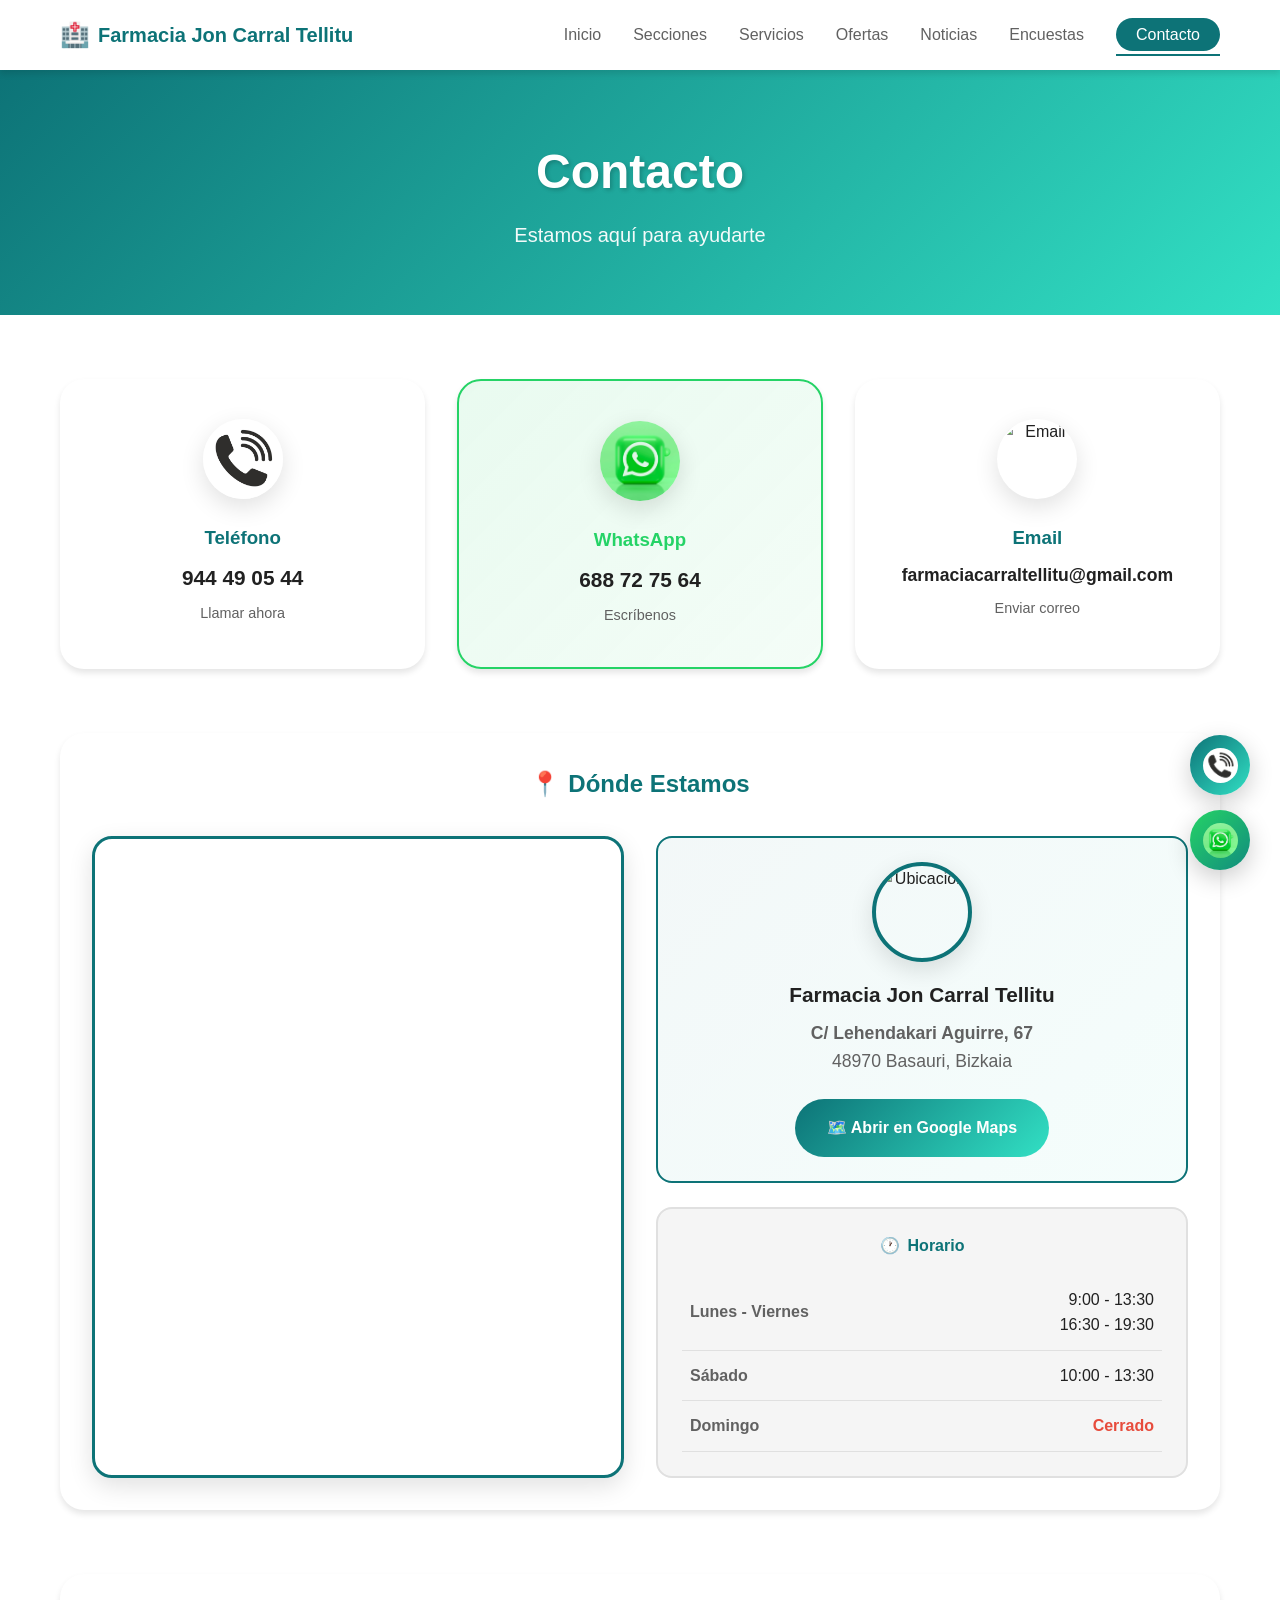
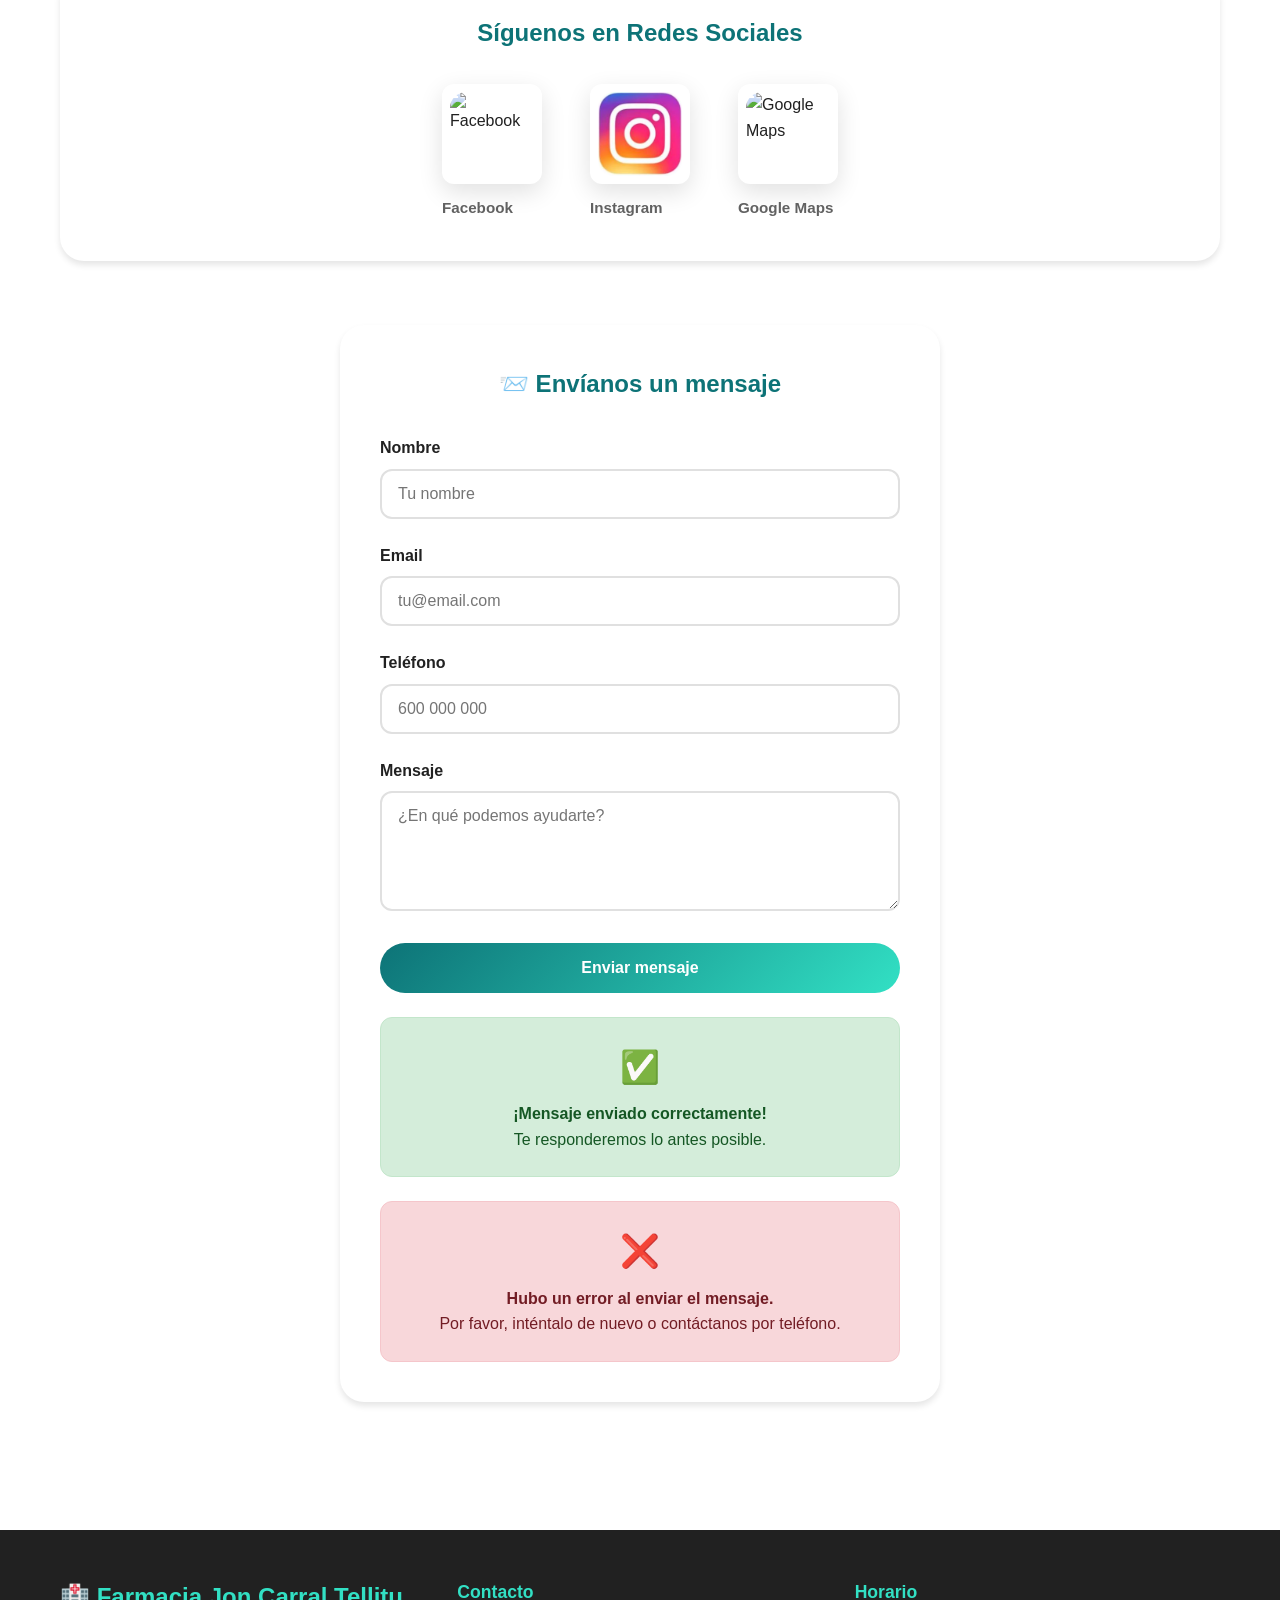
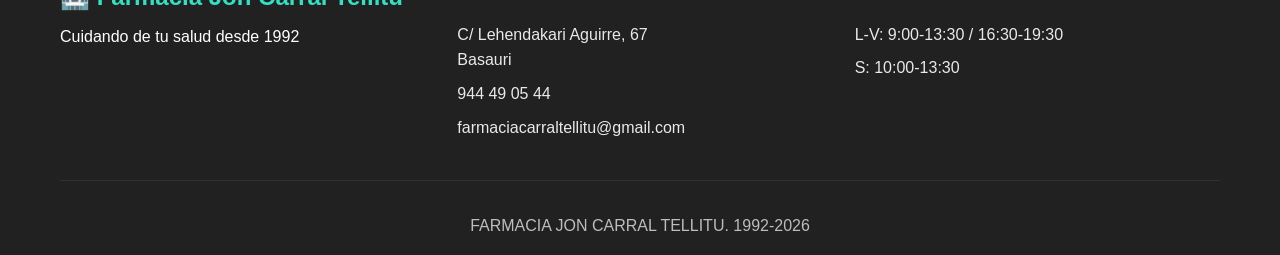
==== Contacto.html @ be155a73 "Add files via upload" ====
<!DOCTYPE html>
<html lang="es">
<head>
    <meta charset="UTF-8">
    <meta http-equiv="X-UA-Compatible" content="IE=edge">
    <meta name="viewport" content="width=device-width, initial-scale=1.0">
    <title>Contacto | Farmacia Jon Carral Tellitu</title>
    <link rel="stylesheet" href="styles.css">
</head>
<body>
    <nav class="navbar">
        <div class="container navbar-container">
            <a href="index.html" class="navbar-brand">
                <span>🏥</span>
                Farmacia Jon Carral Tellitu
            </a>
            <ul class="navbar-menu" id="navbarMenu">
                <li><a href="index.html" class="navbar-link">Inicio</a></li>
                <li><a href="secciones.html" class="navbar-link">Secciones</a></li>
                <li><a href="servicios.html" class="navbar-link">Servicios</a></li>
                <li><a href="ofertas.html" class="navbar-link">Ofertas</a></li>
                <li><a href="noticias.html" class="navbar-link">Noticias</a></li>
                <li><a href="encuestas.html" class="navbar-link">Encuestas</a></li>
                <li><a href="contacto.html" class="navbar-link btn-contact active">Contacto</a></li>
            </ul>
            <div class="navbar-toggle" id="navbarToggle">
                <span></span>
                <span></span>
                <span></span>
            </div>
        </div>
    </nav>

    <header class="page-header">
        <div class="container">
            <h1 class="page-title">Contacto</h1>
            <p class="page-subtitle">Estamos aquí para ayudarte</p>
        </div>
    </header>

    <main class="section">
        <div class="container">
            
            <!-- Información de contacto principal -->
            <div class="contacto-principal">
                
                <!-- Teléfono fijo -->
                <a href="tel:944490544" class="card contacto-card">
                    <div class="contacto-icono">
                        <img src="fotos/telefono.jpg" alt="Teléfono">
                    </div>
                    <h3>Teléfono</h3>
                    <p class="contacto-valor">944 49 05 44</p>
                    <p class="contacto-ayuda">Llamar ahora</p>
                </a>

                <!-- WhatsApp -->
                <a href="https://wa.me/34688727564" target="_blank" rel="noopener noreferrer" class="card contacto-card whatsapp">
                    <div class="contacto-icono">
                        <img src="fotos/whatsapp.jpg" alt="WhatsApp">
                    </div>
                    <h3>WhatsApp</h3>
                    <p class="contacto-valor">688 72 75 64</p>
                    <p class="contacto-ayuda">Escríbenos</p>
                </a>

                <!-- Email -->
                <a href="mailto:farmaciacarraltellitu@gmail.com" class="card contacto-card">
                    <div class="contacto-icono">
                        <img src="fotos/gmail.jpg" alt="Email">
                    </div>
                    <h3>Email</h3>
                    <p class="contacto-valor" style="font-size: 1.1rem;">farmaciacarraltellitu@gmail.com</p>
                    <p class="contacto-ayuda">Enviar correo</p>
                </a>

            </div>

            <!-- Localización con Google Maps -->
            <div class="card mapa-section">
                <h2 style="text-align: center; color: var(--primary); margin-bottom: 2rem; display: flex; align-items: center; justify-content: center; gap: 0.5rem;">
                    <span>📍</span> Dónde Estamos
                </h2>
                
                <div class="mapa-info">
                    <!-- Google Maps -->
                    <div class="mapa-container">
                        <iframe 
                            src="https://www.google.com/maps/embed?pb=!1m18!1m12!1m3!1d3618.2487740531774!2d-2.8854279231901483!3d43.23653297112488!2m3!1f0!2f0!3f0!3m2!1i1024!2i768!4f13.1!3m3!1m2!1s0xd4e503c55555555%3A0xf06bd959a3876e27!2sFarmacia%20Carral!5e1!3m2!1ses!2ses!4v1773602802642!5m2!1ses!2ses"
                            width="100%" 
                            height="100%" 
                            style="border:0; min-height: 400px;" 
                            allowfullscreen="" 
                            loading="lazy" 
                            referrerpolicy="no-referrer-when-downgrade"
                            title="Ubicación de Farmacia Jon Carral Tellitu">
                        </iframe>
                    </div>
                    
                    <!-- Información lateral -->
                    <div style="display: flex; flex-direction: column; gap: 1.5rem;">
                        <!-- Info farmacia -->
                        <div class="mapa-card">
                            <div class="mapa-card-imagen">
                                <img src="fotos/maps.jpg" alt="Ubicación">
                            </div>
                            <h3>Farmacia Jon Carral Tellitu</h3>
                            <p>
                                <strong>C/ Lehendakari Aguirre, 67</strong><br>
                                48970 Basauri, Bizkaia
                            </p>
                            <a href="https://maps.app.goo.gl/wm9yKZXTFr1TbmyE9" target="_blank" rel="noopener noreferrer" class="btn btn-primary" style="margin-top: 0.5rem;">
                                <span>🗺️</span> Abrir en Google Maps
                            </a>
                        </div>
                        
                        <!-- Horario -->
                        <div class="horario-card">
                            <h4><span>🕐</span> Horario</h4>
                            <table class="horario-tabla">
                                <tr>
                                    <td>Lunes - Viernes</td>
                                    <td>9:00 - 13:30<br>16:30 - 19:30</td>
                                </tr>
                                <tr>
                                    <td>Sábado</td>
                                    <td>10:00 - 13:30</td>
                                </tr>
                                <tr>
                                    <td>Domingo</td>
                                    <td style="color: var(--danger); font-weight: 700;">Cerrado</td>
                                </tr>
                            </table>
                        </div>
                    </div>
                </div>
            </div>

            <!-- Redes sociales -->
            <div class="card" style="padding: 2.5rem; margin-bottom: 4rem;">
                <h2 style="text-align: center; color: var(--primary); margin-bottom: 2rem;">Síguenos en Redes Sociales</h2>
                
                <div class="redes-container">
                    
                    <a href="https://www.facebook.com/farmaciajoncarral" target="_blank" rel="noopener noreferrer" class="red-social">
                        <div class="red-icono">
                            <img src="fotos/facebook.jpg" alt="Facebook">
                        </div>
                        <span class="red-nombre">Facebook</span>
                    </a>

                    <a href="https://www.instagram.com/farmaciajoncarral/" target="_blank" rel="noopener noreferrer" class="red-social">
                        <div class="red-icono">
                            <img src="fotos/instagram.jpg" alt="Instagram">
                        </div>
                        <span class="red-nombre">Instagram</span>
                    </a>

                    <a href="https://maps.app.goo.gl/wm9yKZXTFr1TbmyE9" target="_blank" rel="noopener noreferrer" class="red-social">
                        <div class="red-icono">
                            <img src="fotos/maps.jpg" alt="Google Maps">
                        </div>
                        <span class="red-nombre">Google Maps</span>
                    </a>

                </div>
            </div>

            <!-- Formulario de contacto -->
            <div class="card formulario-contacto">
                <h2>📨 Envíanos un mensaje</h2>
                <form id="formularioContacto" action="https://formsubmit.co/farmaciacarraltellitu@gmail.com" method="POST">
                    <input type="hidden" name="_subject" value="Nuevo mensaje desde la web de Farmacia Jon Carral Tellitu">
                    <input type="hidden" name="_captcha" value="false">
                    <input type="hidden" name="_template" value="table">
                    <input type="hidden" name="_next" value="https://tudominio.github.io/gracias.html">
                    
                    <div class="form-group">
                        <label class="form-label" for="nombre">Nombre</label>
                        <input type="text" id="nombre" name="nombre" class="form-input" placeholder="Tu nombre" required>
                    </div>
                    <div class="form-group">
                        <label class="form-label" for="email">Email</label>
                        <input type="email" id="email" name="email" class="form-input" placeholder="tu@email.com" required>
                    </div>
                    <div class="form-group">
                        <label class="form-label" for="telefono">Teléfono</label>
                        <input type="tel" id="telefono" name="telefono" class="form-input" placeholder="600 000 000">
                    </div>
                    <div class="form-group">
                        <label class="form-label" for="mensaje">Mensaje</label>
                        <textarea id="mensaje" name="mensaje" class="form-input" rows="4" placeholder="¿En qué podemos ayudarte?" required></textarea>
                    </div>
                    <button type="submit" class="btn btn-primary" style="width: 100%;">
                        <span id="btnTexto">Enviar mensaje</span>
                        <span id="btnCargando" style="display: none;">Enviando...</span>
                    </button>
                </form>
                
                <div id="mensajeExito" class="form-mensaje exito">
                    <span class="form-mensaje-icono">✅</span>
                    <strong>¡Mensaje enviado correctamente!</strong><br>
                    Te responderemos lo antes posible.
                </div>
                
                <div id="mensajeError" class="form-mensaje error">
                    <span class="form-mensaje-icono">❌</span>
                    <strong>Hubo un error al enviar el mensaje.</strong><br>
                    Por favor, inténtalo de nuevo o contáctanos por teléfono.
                </div>
            </div>

        </div>
    </main>

    <!-- Footer -->
    <footer class="footer">
        <div class="container">
            <div class="footer-content">
                <div>
                    <div class="footer-brand">🏥 Farmacia Jon Carral Tellitu</div>
                    <p>Cuidando de tu salud desde 1992</p>
                </div>
                <div class="footer-section">
                    <h4>Contacto</h4>
                    <p>C/ Lehendakari Aguirre, 67<br>Basauri</p>
                    <p>944 49 05 44</p>
                    <p>farmaciacarraltellitu@gmail.com</p>
                </div>
                <div class="footer-section">
                    <h4>Horario</h4>
                    <p>L-V: 9:00-13:30 / 16:30-19:30</p>
                    <p>S: 10:00-13:30</p>
                </div>
            </div>
            <div class="footer-bottom">
                <p>FARMACIA JON CARRAL TELLITU. 1992-2026</p>
            </div>
        </div>
    </footer>

    <!-- Botones flotantes -->
    <div class="contacto-flotante">
        <a href="tel:944490544" class="btn-flotante btn-llamada" title="Llamar a la farmacia">
            <img src="fotos/telefono.jpg" alt="Llamar">
            <span class="tooltip">944 49 05 44</span>
        </a>
        
        <a href="https://wa.me/34688727564" target="_blank" rel="noopener noreferrer" class="btn-flotante btn-whatsapp" title="WhatsApp">
            <img src="fotos/whatsapp.jpg" alt="WhatsApp">
            <span class="tooltip">WhatsApp</span>
        </a>
    </div>

    <script>
        const navbarToggle = document.getElementById('navbarToggle');
        const navbarMenu = document.getElementById('navbarMenu');
        
        navbarToggle.addEventListener('click', () => {
            navbarMenu.classList.toggle('active');
            navbarToggle.classList.toggle('active');
        });
        
        window.addEventListener('scroll', () => {
            const navbar = document.querySelector('.navbar');
            if (window.scrollY > 50) {
                navbar.classList.add('scrolled');
            } else {
                navbar.classList.remove('scrolled');
            }
        });

        // Manejo del formulario
        document.getElementById('formularioContacto').addEventListener('submit', function(e) {
            const btn = this.querySelector('button[type="submit"]');
            const btnTexto = document.getElementById('btnTexto');
            const btnCargando = document.getElementById('btnCargando');
            
            btn.disabled = true;
            btnTexto.style.display = 'none';
            btnCargando.style.display = 'inline';
        });
    </script>
</body>
</html>
---- styles.css ----
/* ============================================
   FARMACIA JON CARRAL TELLITU - STYLES
   Optimizado para GitHub Pages
   Última actualización: Marzo 2026
   ============================================ */

/* Variables CSS */
:root {
    --primary: #0d7377;
    --primary-light: #14a085;
    --secondary: #14919b;
    --accent: #32e0c4;
    --dark: #212121;
    --light: #ffffff;
    --gray: #f5f5f5;
    --gray-dark: #616161;
    --danger: #e74c3c;
    --success: #25d366;
    --warning: #f39c12;
    --shadow: 0 4px 6px rgba(0, 0, 0, 0.1);
    --shadow-md: 0 8px 24px rgba(0, 0, 0, 0.12);
    --shadow-lg: 0 10px 40px rgba(0, 0, 0, 0.15);
    --radius: 12px;
    --radius-sm: 8px;
    --radius-lg: 24px;
    --transition: all 0.3s ease;
}

/* Reset y Base */
* {
    margin: 0;
    padding: 0;
    box-sizing: border-box;
}

html {
    scroll-behavior: smooth;
}

body {
    font-family: 'Segoe UI', Tahoma, Geneva, Verdana, sans-serif;
    line-height: 1.6;
    color: var(--dark);
    background-color: var(--light);
}

img {
    max-width: 100%;
    height: auto;
    display: block;
}

a {
    text-decoration: none;
    color: inherit;
}

/* Container */
.container {
    max-width: 1200px;
    margin: 0 auto;
    padding: 0 20px;
}

/* ============================================
   UTILIDADES
   ============================================ */
.text-center { text-align: center; }
.animate-fadeInUp { animation: fadeInUp 0.8s ease forwards; }
.stagger-1 { animation-delay: 0.1s; }
.stagger-2 { animation-delay: 0.2s; }
.stagger-3 { animation-delay: 0.3s; }
.stagger-4 { animation-delay: 0.4s; }
.stagger-5 { animation-delay: 0.5s; }
.stagger-6 { animation-delay: 0.6s; }
.stagger-7 { animation-delay: 0.7s; }

@keyframes fadeInUp {
    from {
        opacity: 0;
        transform: translateY(30px);
    }
    to {
        opacity: 1;
        transform: translateY(0);
    }
}

/* ============================================
   NAVEGACIÓN
   ============================================ */
.navbar {
    background: var(--light);
    box-shadow: var(--shadow);
    position: sticky;
    top: 0;
    z-index: 1000;
    transition: var(--transition);
}

.navbar.scrolled {
    box-shadow: 0 4px 20px rgba(0, 0, 0, 0.1);
}

.navbar-container {
    display: flex;
    justify-content: space-between;
    align-items: center;
    padding: 1rem 20px;
}

.navbar-brand {
    display: flex;
    align-items: center;
    gap: 0.5rem;
    font-size: 1.25rem;
    font-weight: 700;
    color: var(--primary);
}

.navbar-brand span {
    font-size: 1.5rem;
}

.navbar-menu {
    display: flex;
    list-style: none;
    gap: 2rem;
    align-items: center;
}

.navbar-link {
    color: var(--gray-dark);
    font-weight: 500;
    transition: var(--transition);
    position: relative;
}

.navbar-link:hover,
.navbar-link.active {
    color: var(--primary);
}

.navbar-link.active::after {
    content: '';
    position: absolute;
    bottom: -5px;
    left: 0;
    width: 100%;
    height: 2px;
    background: var(--primary);
}

.btn-contact {
    background: var(--primary);
    color: var(--light) !important;
    padding: 0.5rem 1.25rem;
    border-radius: 50px;
    transition: var(--transition);
}

.btn-contact:hover {
    background: var(--secondary);
    transform: translateY(-2px);
}

/* Menú hamburguesa */
.navbar-toggle {
    display: none;
    flex-direction: column;
    gap: 5px;
    cursor: pointer;
    padding: 5px;
}

.navbar-toggle span {
    width: 25px;
    height: 3px;
    background: var(--dark);
    transition: var(--transition);
    border-radius: 3px;
}

/* ============================================
   HEADER DE PÁGINA
   ============================================ */
.page-header {
    background: linear-gradient(135deg, var(--primary), var(--accent));
    color: var(--light);
    padding: 4rem 0;
    text-align: center;
}

.page-title {
    font-size: 3rem;
    font-weight: 800;
    margin-bottom: 0.5rem;
    text-shadow: 2px 2px 4px rgba(0,0,0,0.2);
}

.page-subtitle {
    font-size: 1.25rem;
    opacity: 0.95;
}

/* ============================================
   SECCIONES GENERALES
   ============================================ */
.section {
    padding: 4rem 0;
}

.section-title {
    text-align: center;
    font-size: 2.5rem;
    color: var(--primary);
    margin-bottom: 1rem;
}

.section-subtitle {
    text-align: center;
    color: var(--gray-dark);
    max-width: 600px;
    margin: 0 auto 3rem;
    font-size: 1.1rem;
}

.intro-text {
    text-align: center;
    max-width: 700px;
    margin: 0 auto 3rem;
    font-size: 1.1rem;
    color: var(--gray-dark);
}

/* ============================================
   CARDS
   ============================================ */
.card {
    background: var(--light);
    border-radius: var(--radius-lg);
    padding: 2rem;
    box-shadow: var(--shadow);
    transition: var(--transition);
}

.card:hover {
    box-shadow: var(--shadow-lg);
}

/* ============================================
   BOTONES
   ============================================ */
.btn {
    display: inline-block;
    padding: 1rem 2rem;
    border-radius: 50px;
    font-weight: 600;
    transition: var(--transition);
    border: none;
    cursor: pointer;
    font-size: 1rem;
}

.btn-primary {
    background: linear-gradient(135deg, var(--primary), var(--accent));
    color: var(--light);
}

.btn-primary:hover {
    transform: translateY(-3px);
    box-shadow: 0 10px 30px rgba(13, 115, 119, 0.3);
}

.btn-accent {
    background: var(--accent);
    color: var(--dark);
}

.btn-outline {
    background: transparent;
    border: 2px solid var(--primary);
    color: var(--primary);
}

.btn-outline:hover {
    background: var(--primary);
    color: var(--light);
}

/* ============================================
   OFERTAS - MARCAS
   ============================================ */
.oferta-marca-section {
    margin-bottom: 4rem;
}

.marca-header {
    display: flex;
    align-items: center;
    gap: 1rem;
    margin-bottom: 2rem;
    padding: 1.5rem;
    border-radius: var(--radius);
}

.marca-header.isdin {
    background: linear-gradient(135deg, #f5f0e8, #e8e0d5);
}

.marca-header.eucerin {
    background: linear-gradient(135deg, #e8f4f8, #d0e8f0);
}

.marca-header.avene {
    background: linear-gradient(135deg, #e8f0f8, #d0e0f0);
}

.marca-nombre {
    font-size: 2.5rem;
    font-weight: 800;
    letter-spacing: 2px;
}

.marca-header.isdin .marca-nombre { color: #1a1a1a; }
.marca-header.eucerin .marca-nombre { color: #005f6b; }
.marca-header.avene .marca-nombre { color: #003d7a; font-style: italic; }

.marca-divider {
    width: 2px;
    height: 40px;
    background: currentColor;
    opacity: 0.3;
}

.marca-tagline {
    color: var(--gray-dark);
    font-size: 1rem;
}

/* Oferta destacada */
.oferta-destacada {
    border-radius: var(--radius-lg);
    overflow: hidden;
    box-shadow: var(--shadow-lg);
    display: grid;
    grid-template-columns: 1fr 1fr;
    gap: 0;
    align-items: stretch;
}

.oferta-destacada.isdin {
    background: linear-gradient(135deg, #faf8f5, #f0ebe3);
}

.oferta-destacada.avene {
    background: linear-gradient(135deg, #003d7a, #0056a6);
    color: var(--light);
}

.oferta-imagen-container {
    position: relative;
    overflow: hidden;
    min-height: 400px;
}

.oferta-imagen-container img {
    width: 100%;
    height: 100%;
    object-fit: cover;
}

.promo-badge {
    position: absolute;
    top: 20px;
    left: 20px;
    background: #1a1a1a;
    color: var(--light);
    padding: 0.5rem 1rem;
    border-radius: 50px;
    font-weight: 700;
    font-size: 0.9rem;
}

.oferta-contenido {
    padding: 3rem;
    display: flex;
    flex-direction: column;
    justify-content: center;
}

.descuento-big {
    display: inline-block;
    padding: 0.75rem 1.5rem;
    border-radius: var(--radius);
    font-size: 3rem;
    font-weight: 800;
    margin-bottom: 1rem;
    width: fit-content;
}

.oferta-destacada.isdin .descuento-big {
    background: #1a1a1a;
    color: var(--light);
}

.oferta-destacada.avene .descuento-big.naranja {
    background: #ff8c00;
    color: var(--light);
}

.oferta-contenido h2 {
    font-size: 1.8rem;
    margin-bottom: 1rem;
    font-weight: 700;
}

.oferta-destacada.isdin .oferta-contenido h2 { color: #1a1a1a; }

.oferta-descripcion {
    font-size: 1.1rem;
    line-height: 1.6;
    margin-bottom: 1.5rem;
    opacity: 0.95;
}

.oferta-destacada.isdin .oferta-descripcion { color: #555; }

/* Fechas de promoción */
.fecha-promo {
    padding: 1.5rem;
    border-radius: var(--radius);
    margin-bottom: 1.5rem;
}

.fecha-promo.dark {
    background: var(--light);
    border-left: 4px solid #1a1a1a;
}

.fecha-promo.verde {
    background: #f0f9fb;
    color: #005f6b;
}

.fecha-promo.dorado {
    background: #faf5e6;
    color: #b8941f;
}

.fecha-promo.glass {
    background: rgba(255,255,255,0.15);
    backdrop-filter: blur(10px);
}

.fecha-label {
    display: flex;
    align-items: center;
    gap: 0.5rem;
    font-size: 0.9rem;
    margin-bottom: 0.5rem;
    font-weight: 600;
    opacity: 0.9;
}

.fecha-valor {
    font-size: 1.3rem;
    font-weight: 700;
}

/* Tags */
.tags-productos {
    display: flex;
    flex-wrap: wrap;
    gap: 0.5rem;
}

.tag {
    background: rgba(26,26,26,0.1);
    padding: 0.4rem 1rem;
    border-radius: 20px;
    font-size: 0.85rem;
    color: #555;
}

/* Grid dual de ofertas */
.ofertas-grid-dual {
    display: grid;
    grid-template-columns: repeat(auto-fit, minmax(400px, 1fr));
    gap: 2rem;
}

/* Cards Eucerin */
.oferta-card-eucerin {
    background: var(--light);
    border-radius: var(--radius-lg);
    overflow: hidden;
    transition: var(--transition);
}

.oferta-card-eucerin:nth-child(1) {
    box-shadow: 0 10px 40px rgba(0,95,107,0.15);
    border: 2px solid #e8f4f8;
}

.oferta-card-eucerin:nth-child(2) {
    box-shadow: 0 10px 40px rgba(212,175,55,0.15);
    border: 2px solid #faf5e6;
}

.oferta-card-eucerin:hover {
    transform: translateY(-10px);
    box-shadow: 0 20px 60px rgba(0,0,0,0.15);
}

.card-imagen-container {
    position: relative;
    width: 100%;
    background: #f5f5f5;
    line-height: 0;
}

.card-imagen-container img {
    width: 100%;
    height: auto;
    display: block;
}

.badge-descuento {
    position: absolute;
    top: 20px;
    right: 20px;
    width: 80px;
    height: 80px;
    border-radius: 50%;
    display: flex;
    align-items: center;
    justify-content: center;
    font-size: 1.5rem;
    font-weight: 800;
    color: var(--light);
    box-shadow: 0 4px 15px rgba(0,0,0,0.3);
}

.badge-descuento.verde {
    background: linear-gradient(135deg, #005f6b, #008896);
}

.badge-descuento.dorado {
    background: linear-gradient(135deg, #d4af37, #b8941f);
}

.card-contenido {
    padding: 2rem;
}

.card-contenido h3 {
    font-size: 1.4rem;
    margin-bottom: 0.5rem;
    font-weight: 700;
}

.oferta-card-eucerin:nth-child(1) .card-contenido h3 { color: #005f6b; }
.oferta-card-eucerin:nth-child(2) .card-contenido h3 { color: #b8941f; }

.card-contenido p {
    color: var(--gray-dark);
    margin-bottom: 1.5rem;
    line-height: 1.5;
}

.nota-promo {
    font-size: 0.85rem;
    color: #888;
    font-style: italic;
}

.nota-promo.light {
    color: rgba(255,255,255,0.8);
}

/* ============================================
   BANNER PROMOCIONAL
   ============================================ */
.promo-banner {
    background: linear-gradient(135deg, var(--primary), var(--accent));
    border-radius: var(--radius-lg);
    padding: 3rem;
    text-align: center;
    color: var(--light);
    margin: 4rem 0;
}

.promo-banner h2 {
    font-size: 2rem;
    margin-bottom: 1rem;
}

.promo-banner p {
    font-size: 1.2rem;
    opacity: 0.95;
}

/* ============================================
   REDES SOCIALES
   ============================================ */
.redes-sociales {
    text-align: center;
    margin: 4rem 0;
    padding: 2rem;
    background: linear-gradient(135deg, rgba(13, 115, 119, 0.05), rgba(50, 224, 196, 0.05));
    border-radius: var(--radius-lg);
}

.redes-sociales h3 {
    color: var(--primary);
    margin-bottom: 2rem;
    font-size: 1.5rem;
    font-weight: 700;
}

.redes-container {
    display: flex;
    justify-content: center;
    gap: 3rem;
    flex-wrap: wrap;
    align-items: center;
}

.red-social {
    transition: var(--transition);
    text-decoration: none;
}

.red-icono {
    width: 100px;
    height: 100px;
    border-radius: var(--radius);
    overflow: hidden;
    box-shadow: var(--shadow-md);
    transition: var(--transition);
    background: var(--light);
    padding: 8px;
}

.red-icono img {
    width: 100%;
    height: 100%;
    object-fit: cover;
    border-radius: 16px;
}

.red-nombre {
    display: block;
    margin-top: 0.75rem;
    color: var(--gray-dark);
    font-weight: 600;
    font-size: 0.95rem;
}

.red-social:hover .red-icono {
    transform: translateY(-10px) scale(1.05);
    box-shadow: 0 16px 40px rgba(13, 115, 119, 0.25);
}

.red-social:hover .red-nombre {
    color: var(--primary);
}

/* WhatsApp especial */
.whatsapp-boton {
    display: flex;
    align-items: center;
    gap: 0.75rem;
    padding: 1rem 1.5rem;
    background: var(--success);
    border-radius: 50px;
    color: var(--light);
    box-shadow: 0 8px 24px rgba(37, 211, 102, 0.3);
    transition: var(--transition);
}

.whatsapp-boton img {
    width: 40px;
    height: 40px;
    border-radius: 50%;
    object-fit: cover;
}

.whatsapp-boton span {
    font-weight: 700;
    font-size: 1.1rem;
}

.red-social.whatsapp:hover .whatsapp-boton {
    transform: translateY(-5px) scale(1.05);
    box-shadow: 0 12px 30px rgba(37, 211, 102, 0.4);
}

/* ============================================
   FOOTER
   ============================================ */
.footer {
    background: var(--dark);
    color: var(--light);
    padding: 3rem 0 1rem;
}

.footer-content {
    display: grid;
    grid-template-columns: repeat(auto-fit, minmax(250px, 1fr));
    gap: 2rem;
    margin-bottom: 2rem;
}

.footer-brand {
    font-size: 1.5rem;
    font-weight: 700;
    margin-bottom: 0.5rem;
    color: var(--accent);
}

.footer-section h4 {
    font-size: 1.1rem;
    margin-bottom: 1rem;
    color: var(--accent);
}

.footer-section p {
    margin-bottom: 0.5rem;
    opacity: 0.9;
}

.footer-bottom {
    text-align: center;
    padding-top: 2rem;
    border-top: 1px solid rgba(255,255,255,0.1);
    opacity: 0.7;
}

/* ============================================
   BOTONES FLOTANTES
   ============================================ */
.contacto-flotante {
    position: fixed;
    bottom: 30px;
    right: 30px;
    z-index: 9999;
    display: flex;
    flex-direction: column;
    gap: 15px;
}

.btn-flotante {
    width: 60px;
    height: 60px;
    border-radius: 50%;
    display: flex;
    align-items: center;
    justify-content: center;
    box-shadow: 0 8px 24px rgba(0,0,0,0.2);
    transition: var(--transition);
    text-decoration: none;
    position: relative;
    overflow: hidden;
}

.btn-llamada {
    background: linear-gradient(135deg, var(--primary), var(--accent));
}

.btn-whatsapp {
    background: linear-gradient(135deg, var(--success), #128c7e);
    animation: pulse 2s infinite;
}

.btn-flotante img {
    width: 35px;
    height: 35px;
    object-fit: cover;
    border-radius: 50%;
}

.tooltip {
    position: absolute;
    right: 70px;
    background: var(--dark);
    color: var(--light);
    padding: 8px 12px;
    border-radius: 8px;
    font-size: 14px;
    font-weight: 600;
    white-space: nowrap;
    opacity: 0;
    visibility: hidden;
    transition: var(--transition);
    box-shadow: 0 4px 12px rgba(0,0,0,0.15);
}

.btn-flotante:hover {
    transform: scale(1.1) translateY(-5px);
}

.btn-flotante:hover .tooltip {
    opacity: 1;
    visibility: visible;
    right: 75px;
}

.btn-whatsapp:hover {
    animation: none;
    box-shadow: 0 12px 32px rgba(37, 211, 102, 0.6);
}

.btn-llamada:hover {
    box-shadow: 0 12px 32px rgba(13, 115, 119, 0.6);
}

@keyframes pulse {
    0% { box-shadow: 0 8px 24px rgba(37, 211, 102, 0.4); }
    50% { box-shadow: 0 8px 24px rgba(37, 211, 102, 0.7), 0 0 0 10px rgba(37, 211, 102, 0.1); }
    100% { box-shadow: 0 8px 24px rgba(37, 211, 102, 0.4); }
}

/* ============================================
   PÁGINA DE INICIO - CORRECCIONES
   ============================================ */

/* FACHADA CENTRADA Y GRANDE */
.fachada-container {
    width: 100%;
    display: flex;
    justify-content: center;
    align-items: center;
    margin: 3rem 0;
    padding: 0 20px;
}

.fachada-wrapper {
    width: 100%;
    max-width: 900px;
    border-radius: var(--radius-lg);
    overflow: hidden;
    box-shadow: var(--shadow-lg);
}

.fachada-wrapper img {
    width: 100%;
    height: auto;
    max-height: 600px;
    object-fit: contain;
    display: block;
    margin: 0 auto;
}

/* GALERÍA DE 2 FOTOS (SIN LA DEL MEDIO) */
.galeria-grid-2 {
    display: grid;
    grid-template-columns: repeat(2, 1fr);
    gap: 2rem;
    max-width: 900px;
    margin: 0 auto;
}

.galeria-grid-2 .galeria-texto {
    grid-column: span 2;
}

/* INTRO SECCIÓN */
.intro-seccion {
    max-width: 800px;
    margin: 3rem auto;
    text-align: center;
}

.intro-texto-principal {
    font-size: 1.2rem;
    color: var(--gray-dark);
    margin-bottom: 1.5rem;
    line-height: 1.8;
}

.intro-texto-secundario {
    color: var(--gray-dark);
    line-height: 1.8;
}

/* HORARIO TÍTULO */
.horario-titulo {
    text-align: center;
    color: var(--primary);
    margin-bottom: 1.5rem;
}

/* Galería de interiores */
.galeria-interiores {
    margin: 5rem 0;
    padding: 3rem;
    background: linear-gradient(135deg, rgba(13, 115, 119, 0.03), rgba(50, 224, 196, 0.03));
    border-radius: 32px;
}

.galeria-titulo {
    text-align: center;
    color: var(--primary);
    margin-bottom: 3rem;
    font-size: 2.2rem;
    font-weight: 800;
}

.galeria-titulo::after {
    content: '';
    display: block;
    width: 60px;
    height: 4px;
    background: linear-gradient(90deg, var(--primary), var(--accent));
    margin: 1rem auto 0;
    border-radius: 2px;
}

.galeria-item {
    position: relative;
    border-radius: 24px;
    overflow: hidden;
    box-shadow: var(--shadow-md);
    cursor: pointer;
    background: white;
}

.galeria-item img {
    width: 100%;
    height: 240px;
    object-fit: cover;
    transition: transform 0.5s ease;
}

.galeria-item:hover img {
    transform: scale(1.1);
}

.galeria-overlay {
    position: absolute;
    bottom: 0;
    left: 0;
    right: 0;
    background: linear-gradient(to top, rgba(13, 115, 119, 0.9), transparent);
    padding: 1.5rem;
    transform: translateY(100%);
    transition: transform 0.3s ease;
}

.galeria-item:hover .galeria-overlay {
    transform: translateY(0);
}

.galeria-overlay h4 {
    color: white;
    font-size: 1.1rem;
}

.galeria-texto {
    background: white;
    border-radius: 24px;
    padding: 2rem;
    box-shadow: var(--shadow);
    display: flex;
    flex-direction: column;
    justify-content: center;
}

.galeria-texto h3 {
    color: var(--primary);
    margin-bottom: 1rem;
    font-size: 1.4rem;
}

.galeria-texto p {
    color: var(--gray-dark);
    line-height: 1.8;
    margin-bottom: 1.5rem;
}

.galeria-tags {
    display: flex;
    gap: 1rem;
    flex-wrap: wrap;
}

.galeria-tag {
    background: rgba(13, 115, 119, 0.1);
    color: var(--primary);
    padding: 0.5rem 1rem;
    border-radius: 50px;
    font-size: 0.85rem;
    font-weight: 600;
}

/* Horario */
.horario-section {
    margin: 3rem 0;
    padding: 2rem;
    background: var(--gray);
    border-radius: var(--radius-lg);
}

.horario-table {
    width: 100%;
    max-width: 600px;
    margin: 0 auto;
    border-collapse: collapse;
}

.horario-table th,
.horario-table td {
    padding: 1rem;
    text-align: left;
    border-bottom: 1px solid #e0e0e0;
}

.horario-table th {
    color: var(--primary);
    font-weight: 600;
}

/* Enlaces de interés */
.enlaces-interes {
    margin: 5rem 0;
    padding: 3rem;
    background: linear-gradient(135deg, rgba(13, 115, 119, 0.05), rgba(50, 224, 196, 0.05));
    border-radius: 32px;
    border: 2px solid rgba(13, 115, 119, 0.1);
}

.enlaces-header {
    text-align: center;
    margin-bottom: 3rem;
}

.enlaces-icono {
    width: 80px;
    height: 80px;
    background: linear-gradient(135deg, var(--primary), var(--primary-light));
    border-radius: 50%;
    display: flex;
    align-items: center;
    justify-content: center;
    margin: 0 auto 1rem;
    box-shadow: 0 8px 24px rgba(13, 115, 119, 0.3);
    font-size: 2.5rem;
}

.enlaces-titulo {
    color: var(--primary);
    font-size: 1.8rem;
    font-weight: 800;
    margin-bottom: 0.5rem;
}

.enlaces-subtitulo {
    color: var(--gray-dark);
    font-size: 1.1rem;
    max-width: 600px;
    margin: 0 auto;
}

.enlaces-seccion-titulo {
    color: var(--primary);
    font-size: 1.3rem;
    font-weight: 700;
    margin: 2rem 0 1.5rem;
    padding-bottom: 0.75rem;
    border-bottom: 2px solid var(--primary);
    display: flex;
    align-items: center;
    gap: 0.5rem;
}

.enlaces-grid {
    display: grid;
    grid-template-columns: repeat(auto-fit, minmax(300px, 1fr));
    gap: 1.5rem;
    max-width: 1200px;
    margin: 0 auto 2rem;
}

.enlace-card {
    background: white;
    border-radius: 20px;
    padding: 1.5rem;
    box-shadow: 0 4px 12px rgba(0,0,0,0.08);
    text-decoration: none;
    transition: var(--transition);
    display: flex;
    align-items: center;
    gap: 1rem;
    border: 2px solid transparent;
}

.enlace-card:hover {
    transform: translateY(-8px);
    box-shadow: 0 12px 32px rgba(0,0,0,0.12);
    border-color: var(--primary);
}

.enlace-icono {
    width: 60px;
    height: 60px;
    border-radius: 16px;
    display: flex;
    align-items: center;
    justify-content: center;
    flex-shrink: 0;
    font-size: 1.8rem;
}

.enlace-icono.aemps { background: linear-gradient(135deg, #1e3799, #4a69bd); }
.enlace-icono.cof { background: linear-gradient(135deg, var(--primary), var(--accent)); }
.enlace-icono.osakidetza { background: linear-gradient(135deg, #00b894, #00cec9); }
.enlace-icono.guardia { background: linear-gradient(135deg, #e74c3c, #c0392b); }
.enlace-icono.farmapremium { background: linear-gradient(135deg, #f39c12, #e67e22); }
.enlace-icono.aecc { background: linear-gradient(135deg, #e84393, #fd79a8); }
.enlace-icono.fec { background: linear-gradient(135deg, #e74c3c, #fab1a0); }
.enlace-icono.asvidia { background: linear-gradient(135deg, #00cec9, #81ecec); }
.enlace-icono.alcer { background: linear-gradient(135deg, #74b9ff, #0984e3); }
.enlace-icono.fep { background: linear-gradient(135deg, #fdcb6e, #f39c12); }
.enlace-icono.eme { background: linear-gradient(135deg, #ff7675, #d63031); }
.enlace-icono.ceafa { background: linear-gradient(135deg, #a29bfe, #6c5ce7); }
.enlace-icono.feder { background: linear-gradient(135deg, #00b894, #55efc4); }
.enlace-icono.accu { background: linear-gradient(135deg, #00b894, #00cec9); }
.enlace-icono.sme { background: linear-gradient(135deg, #a29bfe, #6c5ce7); }

.enlace-info h4 {
    color: var(--dark);
    font-size: 1.1rem;
    font-weight: 700;
    margin-bottom: 0.25rem;
}

.enlace-info p {
    color: var(--gray-dark);
    font-size: 0.9rem;
    margin: 0;
}

.enlaces-nota {
    max-width: 700px;
    margin: 2rem auto 0;
    text-align: center;
    color: var(--gray-dark);
    font-size: 0.95rem;
}

.enlaces-nota span {
    color: var(--primary);
}

/* ============================================
   PÁGINA DE SECCIONES
   ============================================ */
.secciones-list {
    display: flex;
    flex-direction: column;
    gap: 3rem;
}

.seccion-item {
    background: var(--light);
    border-radius: 30px;
    overflow: hidden;
    box-shadow: var(--shadow-md);
    transition: var(--transition);
    opacity: 0;
    transform: translateY(50px);
    animation: fadeInUp 0.8s ease forwards;
}

.seccion-item:hover {
    transform: translateY(-10px);
    box-shadow: var(--shadow-lg);
}

.seccion-content {
    display: grid;
    grid-template-columns: 1fr 1.2fr;
    min-height: 400px;
}

.seccion-item:nth-child(even) .seccion-content {
    direction: rtl;
}

.seccion-item:nth-child(even) .seccion-text {
    direction: ltr;
}

.seccion-image {
    position: relative;
    overflow: hidden;
    background: linear-gradient(135deg, var(--primary-light), var(--accent));
    display: flex;
    align-items: center;
    justify-content: center;
    min-height: 400px;
}

.seccion-image img {
    width: 100%;
    height: 100%;
    object-fit: cover;
    object-position: center;
    transition: transform 0.6s ease;
    display: block;
}

.seccion-item:hover .seccion-image img {
    transform: scale(1.05);
}

.seccion-text {
    padding: 3rem;
    display: flex;
    flex-direction: column;
    justify-content: center;
}

.seccion-icon {
    width: 80px;
    height: 80px;
    background: linear-gradient(135deg, var(--accent), var(--primary));
    border-radius: 20px;
    display: flex;
    align-items: center;
    justify-content: center;
    font-size: 2.5rem;
    margin-bottom: 1.5rem;
    box-shadow: 0 10px 30px rgba(50, 224, 196, 0.3);
}

.seccion-text h2 {
    font-size: 2.2rem;
    color: var(--primary);
    margin-bottom: 1rem;
    font-weight: 800;
}

.seccion-subtitle {
    color: var(--primary-light);
    font-weight: 600;
    font-size: 1.1rem;
    margin-bottom: 1.5rem;
    display: flex;
    align-items: center;
    gap: 0.5rem;
}

.seccion-text p {
    color: var(--gray-dark);
    line-height: 1.8;
    margin-bottom: 1.5rem;
    font-size: 1.05rem;
}

.features-list {
    list-style: none;
    margin: 1.5rem 0;
}

.features-list li {
    padding: 0.5rem 0;
    padding-left: 1.5rem;
    position: relative;
    color: var(--gray-dark);
    font-weight: 500;
}

.features-list li::before {
    content: '✓';
    position: absolute;
    left: 0;
    color: var(--accent);
    font-weight: bold;
    font-size: 1.2rem;
}

.seccion-cta {
    display: inline-flex;
    align-items: center;
    gap: 0.5rem;
    background: linear-gradient(135deg, var(--primary), var(--accent));
    color: var(--light);
    padding: 1rem 2rem;
    border-radius: 50px;
    text-decoration: none;
    font-weight: 700;
    margin-top: 1rem;
    transition: var(--transition);
    box-shadow: 0 4px 15px rgba(13, 115, 119, 0.3);
    align-self: flex-start;
}

.seccion-cta:hover {
    transform: translateX(5px);
    box-shadow: 0 8px 25px rgba(13, 115, 119, 0.4);
}

.badge {
    display: inline-block;
    background: var(--danger);
    color: var(--light);
    padding: 0.4rem 1rem;
    border-radius: 20px;
    font-size: 0.85rem;
    font-weight: 700;
    margin-bottom: 1rem;
    text-transform: uppercase;
    letter-spacing: 1px;
}

.badge-success {
    background: var(--success);
}

.badge-warning {
    background: var(--warning);
}

/* Sección redes en página de secciones */
.redes-section {
    margin: 6rem 0;
    padding: 4rem;
    background: var(--light);
    border-radius: 30px;
    box-shadow: var(--shadow-md);
    text-align: center;
    position: relative;
    overflow: hidden;
}

.redes-section::before {
    content: '';
    position: absolute;
    top: 0;
    left: 0;
    right: 0;
    height: 5px;
    background: linear-gradient(90deg, var(--primary), var(--accent));
}

.redes-title {
    color: var(--primary);
    margin-bottom: 1rem;
    font-size: 2rem;
    font-weight: 800;
}

.redes-subtitle {
    color: var(--gray-dark);
    margin-bottom: 3rem;
    font-size: 1.1rem;
}

.whatsapp-btn {
    display: inline-flex;
    align-items: center;
    gap: 0.75rem;
    padding: 1rem 2rem;
    background: var(--success);
    border-radius: 50px;
    color: var(--light);
    box-shadow: 0 8px 24px rgba(37, 211, 102, 0.3);
    transition: var(--transition);
    text-decoration: none;
}

.whatsapp-btn img {
    width: 40px;
    height: 40px;
    border-radius: 50%;
    object-fit: cover;
}

.whatsapp-btn span {
    font-weight: 700;
    font-size: 1.1rem;
}

.whatsapp-btn:hover {
    transform: translateY(-5px) scale(1.05);
    box-shadow: 0 12px 30px rgba(37, 211, 102, 0.4);
}

/* ============================================
   PÁGINA DE SERVICIOS
   ============================================ */
.servicios-grid {
    display: grid;
    grid-template-columns: repeat(auto-fit, minmax(300px, 1fr));
    gap: 2rem;
}

.servicio-card {
    background: var(--light);
    border-radius: var(--radius-lg);
    overflow: hidden;
    box-shadow: var(--shadow);
    transition: var(--transition);
    padding: 2rem;
}

.servicio-card:hover {
    transform: translateY(-5px);
    box-shadow: var(--shadow-lg);
}

.servicio-icon {
    font-size: 3rem;
    margin-bottom: 1rem;
    text-align: center;
}

.servicio-card h3 {
    color: var(--primary);
    margin-bottom: 1rem;
    text-align: center;
    font-size: 1.3rem;
}

.servicio-card p {
    color: var(--gray-dark);
    line-height: 1.6;
    margin-bottom: 1.5rem;
}

.servicio-card img {
    width: 100%;
    border-radius: var(--radius-sm);
    margin-top: 1rem;
}

/* SPD - Sistemas Personalizados de Dosificación */
.spd-container {
    position: relative;
    width: 100%;
    margin-top: 1.5rem;
    border-radius: var(--radius-sm);
    overflow: hidden;
    box-shadow: 0 8px 24px rgba(0,0,0,0.15);
}

.spd-container img {
    width: 100%;
    height: 280px;
    object-fit: cover;
    display: block;
    transition: filter 0.5s ease;
}

.spd-overlay {
    position: absolute;
    top: 0;
    left: 0;
    right: 0;
    bottom: 0;
    background: linear-gradient(135deg, rgba(13, 115, 119, 0.7), rgba(50, 224, 196, 0.7));
    display: flex;
    flex-direction: column;
    align-items: center;
    justify-content: center;
    padding: 2rem;
    text-align: center;
    color: white;
    transition: opacity 0.3s ease;
}

.spd-container:hover .spd-overlay {
    opacity: 0.9;
}

.spd-container:hover img {
    filter: blur(2px);
}

.spd-icono {
    font-size: 3rem;
    margin-bottom: 1rem;
}

.spd-titulo {
    font-size: 1.3rem;
    font-weight: 700;
    margin-bottom: 0.5rem;
}

.spd-descripcion {
    font-size: 0.95rem;
    line-height: 1.6;
    opacity: 0.9;
}

.spd-privacidad {
    position: absolute;
    bottom: 10px;
    right: 10px;
    background: rgba(0,0,0,0.6);
    color: white;
    padding: 0.25rem 0.75rem;
    border-radius: 50px;
    font-size: 0.75rem;
    font-weight: 600;
}

.spd-tags {
    display: flex;
    gap: 0.5rem;
    flex-wrap: wrap;
    margin-top: 1.5rem;
}

.spd-tag {
    background: rgba(13, 115, 119, 0.1);
    color: var(--primary);
    padding: 0.4rem 0.8rem;
    border-radius: 50px;
    font-size: 0.8rem;
    font-weight: 600;
}

/* ============================================
   PÁGINA DE CONTACTO
   ============================================ */
.contacto-principal {
    display: grid;
    grid-template-columns: repeat(auto-fit, minmax(280px, 1fr));
    gap: 2rem;
    margin-bottom: 4rem;
}

.contacto-card {
    text-align: center;
    text-decoration: none;
    color: inherit;
    transition: var(--transition);
    padding: 2.5rem;
}

.contacto-card:hover {
    transform: translateY(-10px);
}

.contacto-card.whatsapp {
    background: linear-gradient(135deg, rgba(37, 211, 102, 0.1), rgba(37, 211, 102, 0.05));
    border: 2px solid var(--success);
}

.contacto-card.whatsapp:hover {
    background: linear-gradient(135deg, rgba(37, 211, 102, 0.2), rgba(37, 211, 102, 0.1));
}

.contacto-icono {
    width: 80px;
    height: 80px;
    margin: 0 auto 1.5rem;
    border-radius: 50%;
    overflow: hidden;
    box-shadow: var(--shadow-md);
}

.contacto-icono img {
    width: 100%;
    height: 100%;
    object-fit: cover;
}

.contacto-card h3 {
    color: var(--primary);
    margin-bottom: 0.5rem;
}

.contacto-card.whatsapp h3 {
    color: var(--success);
}

.contacto-valor {
    font-size: 1.3rem;
    font-weight: 700;
    color: var(--dark);
    word-break: break-all;
}

.contacto-ayuda {
    color: var(--gray-dark);
    font-size: 0.9rem;
    margin-top: 0.5rem;
}

/* Mapa */
.mapa-section {
    margin-bottom: 4rem;
}

.mapa-container {
    border-radius: 20px;
    overflow: hidden;
    box-shadow: var(--shadow-md);
    border: 3px solid var(--primary);
    min-height: 400px;
}

.mapa-container iframe {
    width: 100%;
    height: 100%;
    min-height: 400px;
    border: 0;
    display: block;
}

.mapa-info {
    display: grid;
    grid-template-columns: 1fr 1fr;
    gap: 2rem;
    align-items: stretch;
}

.mapa-card {
    text-align: center;
    padding: 1.5rem;
    background: linear-gradient(135deg, rgba(13, 115, 119, 0.05), rgba(50, 224, 196, 0.05));
    border-radius: 16px;
    border: 2px solid var(--primary);
}

.mapa-card-imagen {
    width: 100px;
    height: 100px;
    margin: 0 auto 1rem;
    border-radius: 50%;
    overflow: hidden;
    box-shadow: var(--shadow-md);
    border: 4px solid var(--primary);
}

.mapa-card h3 {
    color: var(--dark);
    margin-bottom: 0.5rem;
    font-size: 1.3rem;
}

.mapa-card p {
    color: var(--gray-dark);
    font-size: 1.1rem;
    line-height: 1.6;
    margin-bottom: 1rem;
}

.horario-card {
    background: var(--gray);
    border-radius: 16px;
    padding: 1.5rem;
    flex: 1;
    border: 2px solid #e0e0e0;
}

.horario-card h4 {
    color: var(--primary);
    margin-bottom: 1rem;
    text-align: center;
    display: flex;
    align-items: center;
    justify-content: center;
    gap: 0.5rem;
}

.horario-tabla {
    width: 100%;
    text-align: left;
    border-collapse: collapse;
}

.horario-tabla tr {
    border-bottom: 1px solid #e0e0e0;
}

.horario-tabla td {
    padding: 0.75rem 0.5rem;
}

.horario-tabla td:first-child {
    color: var(--gray-dark);
    font-weight: 600;
}

.horario-tabla td:last-child {
    color: var(--dark);
    text-align: right;
}

.horario-tabla tr:last-child td:last-child {
    color: var(--danger);
    font-weight: 700;
}

/* Formulario */
.formulario-contacto {
    max-width: 600px;
    margin: 0 auto 4rem;
    padding: 2.5rem;
}

.formulario-contacto h2 {
    text-align: center;
    color: var(--primary);
    margin-bottom: 2rem;
}

.form-group {
    margin-bottom: 1.5rem;
}

.form-label {
    display: block;
    margin-bottom: 0.5rem;
    color: var(--dark);
    font-weight: 600;
}

.form-input {
    width: 100%;
    padding: 0.875rem 1rem;
    border: 2px solid #e0e0e0;
    border-radius: 12px;
    font-size: 1rem;
    transition: var(--transition);
    font-family: inherit;
}

.form-input:focus {
    outline: none;
    border-color: var(--primary);
    box-shadow: 0 0 0 3px rgba(13, 115, 119, 0.1);
}

textarea.form-input {
    resize: vertical;
    min-height: 120px;
}

.form-mensaje {
    margin-top: 1.5rem;
    padding: 1.5rem;
    border-radius: 12px;
    text-align: center;
    display: none;
}

.form-mensaje.exito {
    display: block;
    background: #d4edda;
    border: 1px solid #c3e6cb;
    color: #155724;
}

.form-mensaje.error {
    display: block;
    background: #f8d7da;
    border: 1px solid #f5c6cb;
    color: #721c24;
}

.form-mensaje-icono {
    font-size: 2rem;
    display: block;
    margin-bottom: 0.5rem;
}

/* ============================================
   PÁGINA DE NOTICIAS
   ============================================ */
.noticias-wrapper {
    margin-top: 3rem;
}

.noticia-destacada {
    border: 3px solid var(--primary);
    position: relative;
    overflow: hidden;
    padding: 0;
    margin-bottom: 3rem;
}

.noticia-destacada::before {
    content: 'DESTACADA';
    position: absolute;
    top: 20px;
    right: 20px;
    background: var(--primary);
    color: white;
    padding: 0.5rem 1rem;
    border-radius: 50px;
    font-size: 0.75rem;
    font-weight: 700;
    z-index: 10;
}

.noticia-galeria {
    background: var(--gray);
    padding: 1.5rem;
}

.noticia-galeria h4 {
    text-align: center;
    color: var(--primary);
    margin-bottom: 1rem;
    font-size: 1.1rem;
}

.noticia-galeria-grid {
    display: grid;
    grid-template-columns: repeat(2, 1fr);
    gap: 1.5rem;
    max-width: 900px;
    margin: 0 auto;
}

.noticia-galeria-item {
    border-radius: 20px;
    overflow: hidden;
    box-shadow: var(--shadow-md);
    height: 280px;
    position: relative;
}

.noticia-galeria-item img {
    width: 100%;
    height: 100%;
    object-fit: cover;
    display: block;
    transition: transform 0.5s;
}

.noticia-galeria-item:hover img {
    transform: scale(1.05);
}

.noticia-galeria-item.destacada {
    border: 3px solid var(--primary);
}

.noticia-banner {
    background: linear-gradient(135deg, var(--primary), var(--accent));
    padding: 1.5rem;
    text-align: center;
    color: white;
}

.noticia-banner-icono {
    font-size: 3rem;
    display: block;
    margin-bottom: 0.5rem;
}

.noticia-banner-texto {
    display: block;
    font-weight: 700;
    font-size: 1.1rem;
    letter-spacing: 3px;
    text-transform: uppercase;
}

.noticia-contenido-destacado {
    padding: 2.5rem;
}

.noticia-fecha {
    background: var(--primary);
    color: white;
    font-size: 0.9rem;
    padding: 0.5rem 1rem;
    border-radius: 50px;
    display: inline-block;
    margin-bottom: 1rem;
}

.noticia-titulo {
    font-size: 2rem;
    color: var(--primary);
    margin: 1rem 0;
    line-height: 1.3;
}

.noticia-texto {
    font-size: 1.15rem;
    line-height: 1.9;
    color: var(--gray-dark);
    margin-bottom: 1.5rem;
}

.noticia-cita {
    background: linear-gradient(135deg, rgba(50, 224, 196, 0.1), rgba(13, 115, 119, 0.05));
    border-left: 5px solid var(--accent);
    padding: 1.5rem;
    border-radius: 0 16px 16px 0;
    margin: 2rem 0;
    font-style: italic;
    color: var(--primary);
    font-size: 1.2rem;
    line-height: 1.8;
}

.noticia-tags {
    display: flex;
    gap: 0.75rem;
    flex-wrap: wrap;
    margin: 1.5rem 0;
}

.noticia-tag {
    background: rgba(13, 115, 119, 0.1);
    color: var(--primary);
    padding: 0.5rem 1rem;
    border-radius: 50px;
    font-size: 0.9rem;
    font-weight: 600;
}

/* Noticia grande (taller) */
.noticia-grande {
    display: flex;
    flex-direction: column;
    width: 100%;
    border: 2px solid #e0e0e0;
    overflow: hidden;
    transition: var(--transition);
    margin-bottom: 2rem;
}

.noticia-grande:hover {
    transform: translateY(-5px);
    box-shadow: var(--shadow-lg);
    border-color: var(--primary);
}

.noticia-imagen-container {
    position: relative;
    height: 400px;
    overflow: hidden;
}

.noticia-imagen-grande {
    width: 100%;
    height: 100%;
    object-fit: cover;
    display: block;
}

.noticia-overlay {
    position: absolute;
    top: 0;
    left: 0;
    right: 0;
    bottom: 0;
    background: linear-gradient(to bottom, transparent 30%, rgba(225, 112, 85, 0.95));
    display: flex;
    flex-direction: column;
    justify-content: space-between;
    padding: 2rem;
}

.noticia-badge-overlay {
    align-self: flex-end;
    background: white;
    color: #e17055;
    padding: 1rem 1.5rem;
    border-radius: 50px;
    font-weight: 800;
    font-size: 1rem;
    box-shadow: 0 8px 24px rgba(0,0,0,0.2);
}

.noticia-titulo-overlay {
    color: white;
}

.noticia-titulo-overlay h3 {
    font-size: 2.2rem;
    margin: 0;
    text-shadow: 2px 2px 4px rgba(0,0,0,0.3);
    line-height: 1.2;
}

.noticia-contenido-grande {
    padding: 2.5rem;
}

.noticia-meta {
    display: flex;
    align-items: center;
    gap: 1rem;
    margin-bottom: 1.5rem;
    flex-wrap: wrap;
}

.noticia-fecha-grande {
    background: #e17055;
    color: white;
    font-size: 1rem;
    padding: 0.6rem 1.2rem;
    border-radius: 50px;
    font-weight: 600;
}

.noticia-dia {
    background: #fdcb6e;
    color: #d63031;
    padding: 0.6rem 1.2rem;
    border-radius: 50px;
    font-size: 0.95rem;
    font-weight: 700;
}

.noticia-descripcion {
    font-size: 1.2rem;
    color: var(--gray-dark);
    line-height: 1.9;
    margin: 1.5rem 0;
}

.noticia-detalles {
    background: linear-gradient(135deg, #fff5f5, #ffeaa7);
    border-radius: 20px;
    padding: 2rem;
    margin: 2rem 0;
    border: 2px solid #fab1a0;
}

.noticia-detalles h4 {
    color: #d63031;
    font-size: 1.3rem;
    margin-bottom: 1.5rem;
    display: flex;
    align-items: center;
    gap: 0.75rem;
}

.detalles-grid {
    display: grid;
    grid-template-columns: repeat(4, 1fr);
    gap: 1rem;
}

.detalle-item {
    display: flex;
    align-items: center;
    gap: 0.75rem;
    background: white;
    padding: 1.25rem;
    border-radius: 16px;
    box-shadow: 0 4px 12px rgba(0,0,0,0.08);
}

.detalle-icono {
    font-size: 2rem;
}

.detalle-info small {
    display: block;
    font-size: 0.85rem;
    color: var(--gray-dark);
    margin-bottom: 0.25rem;
}

.detalle-info strong {
    color: var(--dark);
    font-size: 1.1rem;
}

.detalle-precio {
    color: #27ae60 !important;
}

.noticia-aviso {
    color: #d63031;
    font-weight: 700;
    text-align: center;
    margin-top: 1.5rem;
    font-size: 1.1rem;
    background: white;
    padding: 1rem;
    border-radius: 12px;
    box-shadow: 0 2px 8px rgba(0,0,0,0.05);
}

.noticia-incluye {
    font-size: 1.15rem;
    color: var(--gray-dark);
    line-height: 1.9;
    margin: 1.5rem 0;
}

.noticia-tags-lista {
    display: flex;
    gap: 0.75rem;
    flex-wrap: wrap;
    margin: 1.5rem 0;
}

.noticia-tag-item {
    background: rgba(225, 112, 85, 0.15);
    color: #d63031;
    padding: 0.6rem 1.2rem;
    border-radius: 50px;
    font-size: 0.95rem;
    font-weight: 600;
}

.btn-noticia-grande {
    margin-top: 1rem;
    display: inline-flex;
    background: linear-gradient(135deg, #e17055, #d63031);
    color: white;
    border: none;
    padding: 1.2rem 2.5rem;
    font-size: 1.2rem;
    border-radius: 50px;
    text-decoration: none;
    font-weight: 700;
    transition: var(--transition);
    box-shadow: 0 8px 24px rgba(225, 112, 85, 0.3);
}

.btn-noticia-grande:hover {
    transform: translateY(-3px);
    box-shadow: 0 12px 32px rgba(225, 112, 85, 0.4);
}

/* Newsletter */
.newsletter-box {
    background: linear-gradient(135deg, var(--primary), var(--accent));
    border-radius: var(--radius-lg);
    padding: 3rem;
    text-align: center;
    color: white;
    margin-top: 3rem;
}

.newsletter-box h2 {
    font-size: 2rem;
    margin-bottom: 1rem;
}

.newsletter-box p {
    margin-bottom: 2rem;
    opacity: 0.95;
}

.newsletter-form {
    display: flex;
    gap: 1rem;
    max-width: 500px;
    margin: 0 auto;
    flex-wrap: wrap;
    justify-content: center;
}

.newsletter-form input {
    flex: 1;
    min-width: 250px;
    padding: 1rem 1.5rem;
    border: none;
    border-radius: 50px;
    font-size: 1rem;
}

.newsletter-form button {
    background: var(--dark);
    color: white;
    border: none;
    padding: 1rem 2rem;
    border-radius: 50px;
    font-weight: 600;
    cursor: pointer;
    transition: var(--transition);
}

.newsletter-form button:hover {
    background: var(--light);
    color: var(--primary);
}

/* ============================================
   PÁGINA DE ENCUESTAS
   ============================================ */
.encuestas-container {
    display: grid;
    grid-template-columns: repeat(auto-fit, minmax(300px, 1fr));
    gap: 2rem;
}

.encuesta-card {
    padding: 2rem;
    text-align: center;
}

.encuesta-card h3 {
    color: var(--primary);
    margin-bottom: 1rem;
    font-size: 1.4rem;
}

.encuesta-card p {
    color: var(--gray-dark);
    line-height: 1.6;
    margin-bottom: 1.5rem;
}

.encuesta-meta {
    display: flex;
    justify-content: center;
    gap: 1rem;
    margin-bottom: 1.5rem;
    flex-wrap: wrap;
    font-size: 0.9rem;
    color: var(--gray-dark);
}

.encuesta-card.proxima {
    opacity: 0.7;
}

/* Stats */
.stats-grid {
    display: grid;
    grid-template-columns: repeat(auto-fit, minmax(200px, 1fr));
    gap: 2rem;
}

.stat-item {
    text-align: center;
    padding: 1.5rem;
}

.stat-numero {
    font-size: 3rem;
    font-weight: 800;
    color: var(--primary);
    margin-bottom: 0.5rem;
}

.stat-label {
    color: var(--gray-dark);
    font-size: 1rem;
    margin-bottom: 1rem;
}

.stat-barra {
    width: 100%;
    height: 8px;
    background: #e0e0e0;
    border-radius: 4px;
    overflow: hidden;
}

.stat-progreso {
    height: 100%;
    background: linear-gradient(90deg, var(--primary), var(--accent));
    border-radius: 4px;
}

/* ============================================
   RESPONSIVE
   ============================================ */
@media (max-width: 968px) {
    .navbar-menu {
        position: fixed;
        top: 70px;
        left: 0;
        width: 100%;
        background: var(--light);
        flex-direction: column;
        padding: 2rem;
        gap: 1.5rem;
        box-shadow: var(--shadow);
        transform: translateY(-150%);
        transition: var(--transition);
    }

    .navbar-menu.active {
        transform: translateY(0);
    }

    .navbar-toggle {
        display: flex;
    }

    .page-title {
        font-size: 2rem;
    }

    .oferta-destacada {
        grid-template-columns: 1fr;
    }

    .oferta-imagen-container {
        min-height: 250px;
        order: 1;
    }

    .oferta-contenido {
        padding: 2rem;
        order: 2;
    }

    .ofertas-grid-dual {
        grid-template-columns: 1fr;
    }

    .marca-header {
        flex-direction: column;
        text-align: center;
    }

    .marca-divider {
        display: none;
    }

    .galeria-grid-2 {
        grid-template-columns: 1fr;
    }

    .galeria-grid-2 .galeria-texto {
        grid-column: span 1;
    }

    .seccion-content {
        grid-template-columns: 1fr;
    }

    .seccion-image {
        min-height: 250px;
    }

    .seccion-text {
        padding: 2rem;
    }

    .seccion-text h2 {
        font-size: 1.8rem;
    }

    .mapa-info {
        grid-template-columns: 1fr;
    }

    .mapa-container {
        min-height: 300px;
    }

    .mapa-container iframe {
        min-height: 300px;
    }

    .noticia-imagen-container {
        height: 300px;
    }

    .noticia-titulo-overlay h3 {
        font-size: 1.6rem;
    }

    .detalles-grid {
        grid-template-columns: repeat(2, 1fr);
    }

    .noticia-galeria-grid {
        grid-template-columns: 1fr;
    }

    .redes-section {
        padding: 2rem;
    }

    .fachada-wrapper img {
        max-height: 400px;
    }
}

@media (max-width: 768px) {
    .contacto-flotante {
        bottom: 20px;
        right: 20px;
        gap: 12px;
    }

    .btn-flotante {
        width: 55px;
        height: 55px;
    }

    .tooltip {
        display: none;
    }

    .redes-container {
        gap: 2rem;
    }

    .red-icono {
        width: 80px;
        height: 80px;
    }

    .detalles-grid {
        grid-template-columns: 1fr;
    }

    .noticia-contenido-grande {
        padding: 1.5rem;
    }

    .noticia-imagen-container {
        height: 250px;
    }

    .noticia-titulo-overlay h3 {
        font-size: 1.4rem;
    }

    .newsletter-form input {
        width: 100%;
    }

    .fachada-wrapper img {
        max-height: 300px;
    }
}

@media (max-width: 480px) {
    .contacto-flotante {
        bottom: 80px;
    }

    .page-title {
        font-size: 1.8rem;
    }

    .section-title {
        font-size: 1.8rem;
    }

    .galeria-interiores {
        padding: 1.5rem;
    }

    .enlaces-interes {
        padding: 1.5rem;
    }

    .enlace-card {
        flex-direction: column;
        text-align: center;
    }

    .noticia-titulo {
        font-size: 1.5rem;
    }

    .noticia-descripcion {
        font-size: 1rem;
    }

    .btn-noticia-grande {
        padding: 1rem 1.5rem;
        font-size: 1rem;
    }

    .fachada-wrapper img {
        max-height: 250px;
    }
}
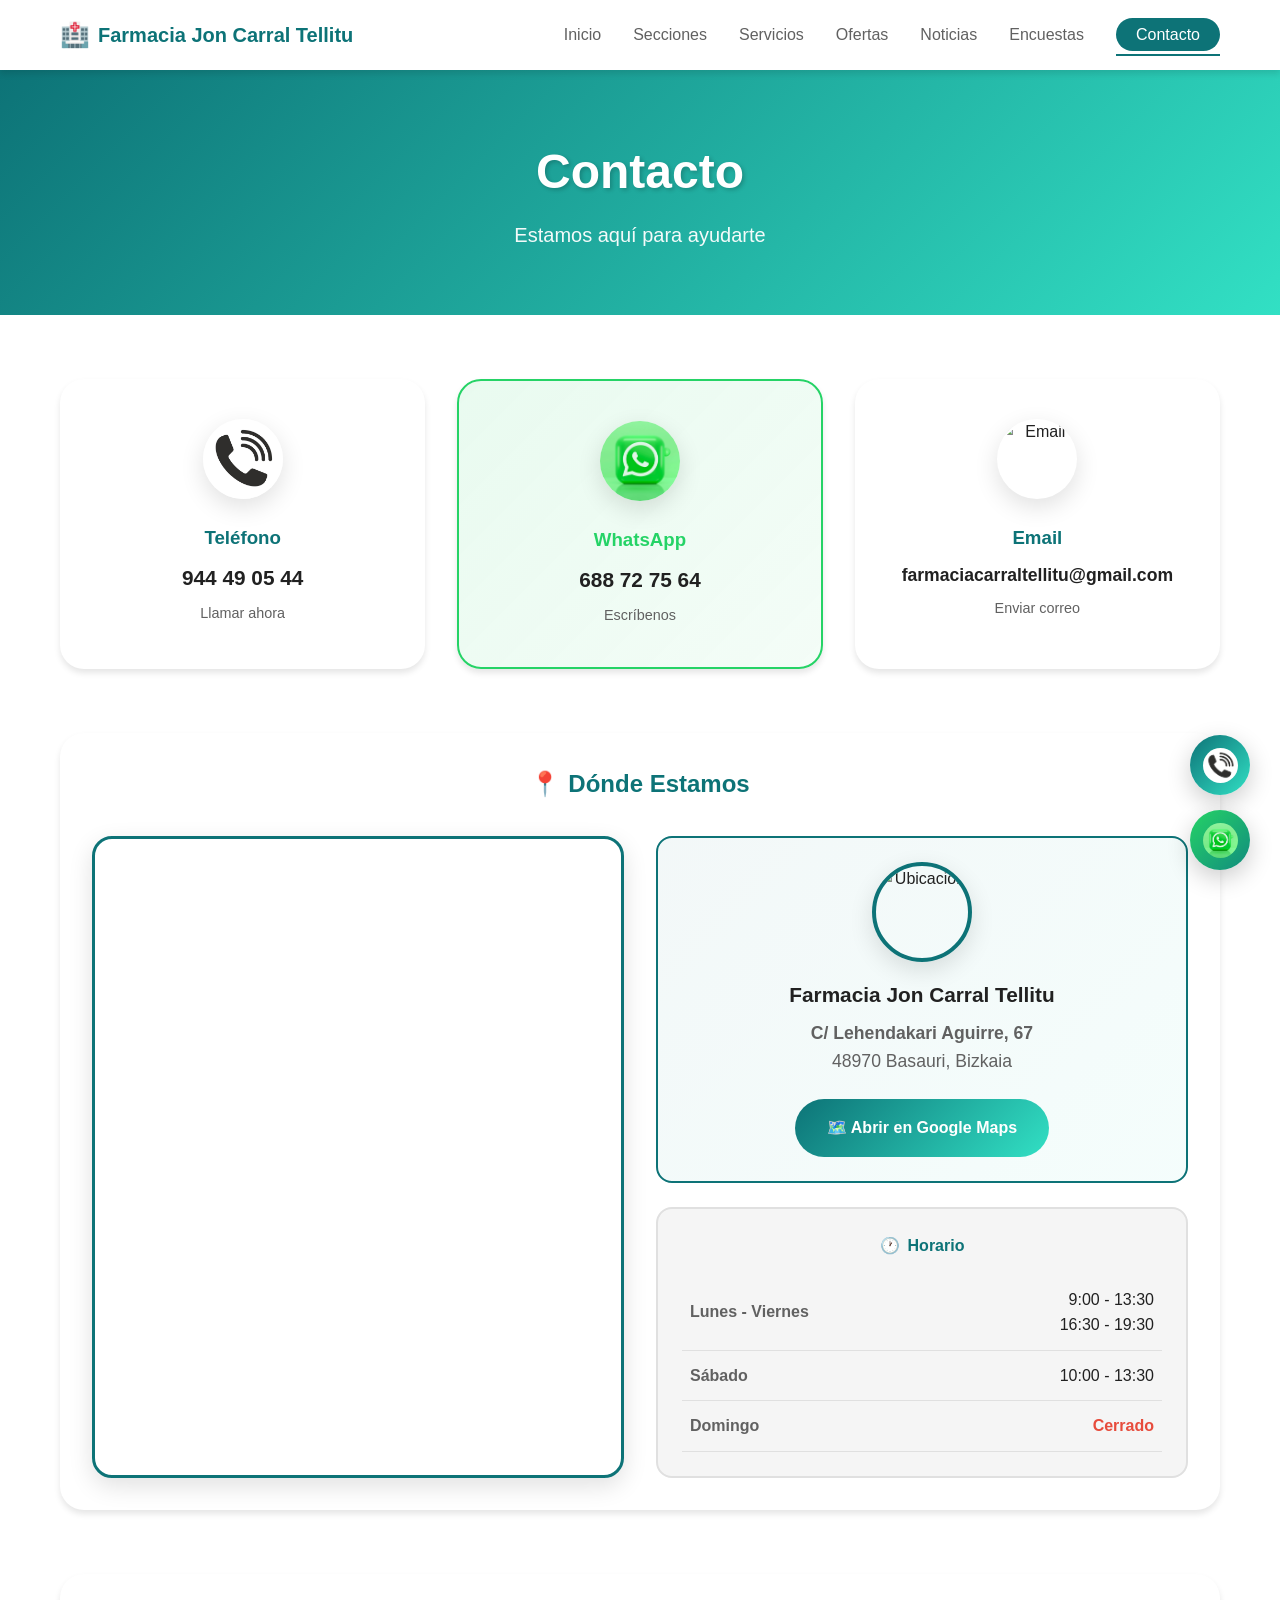
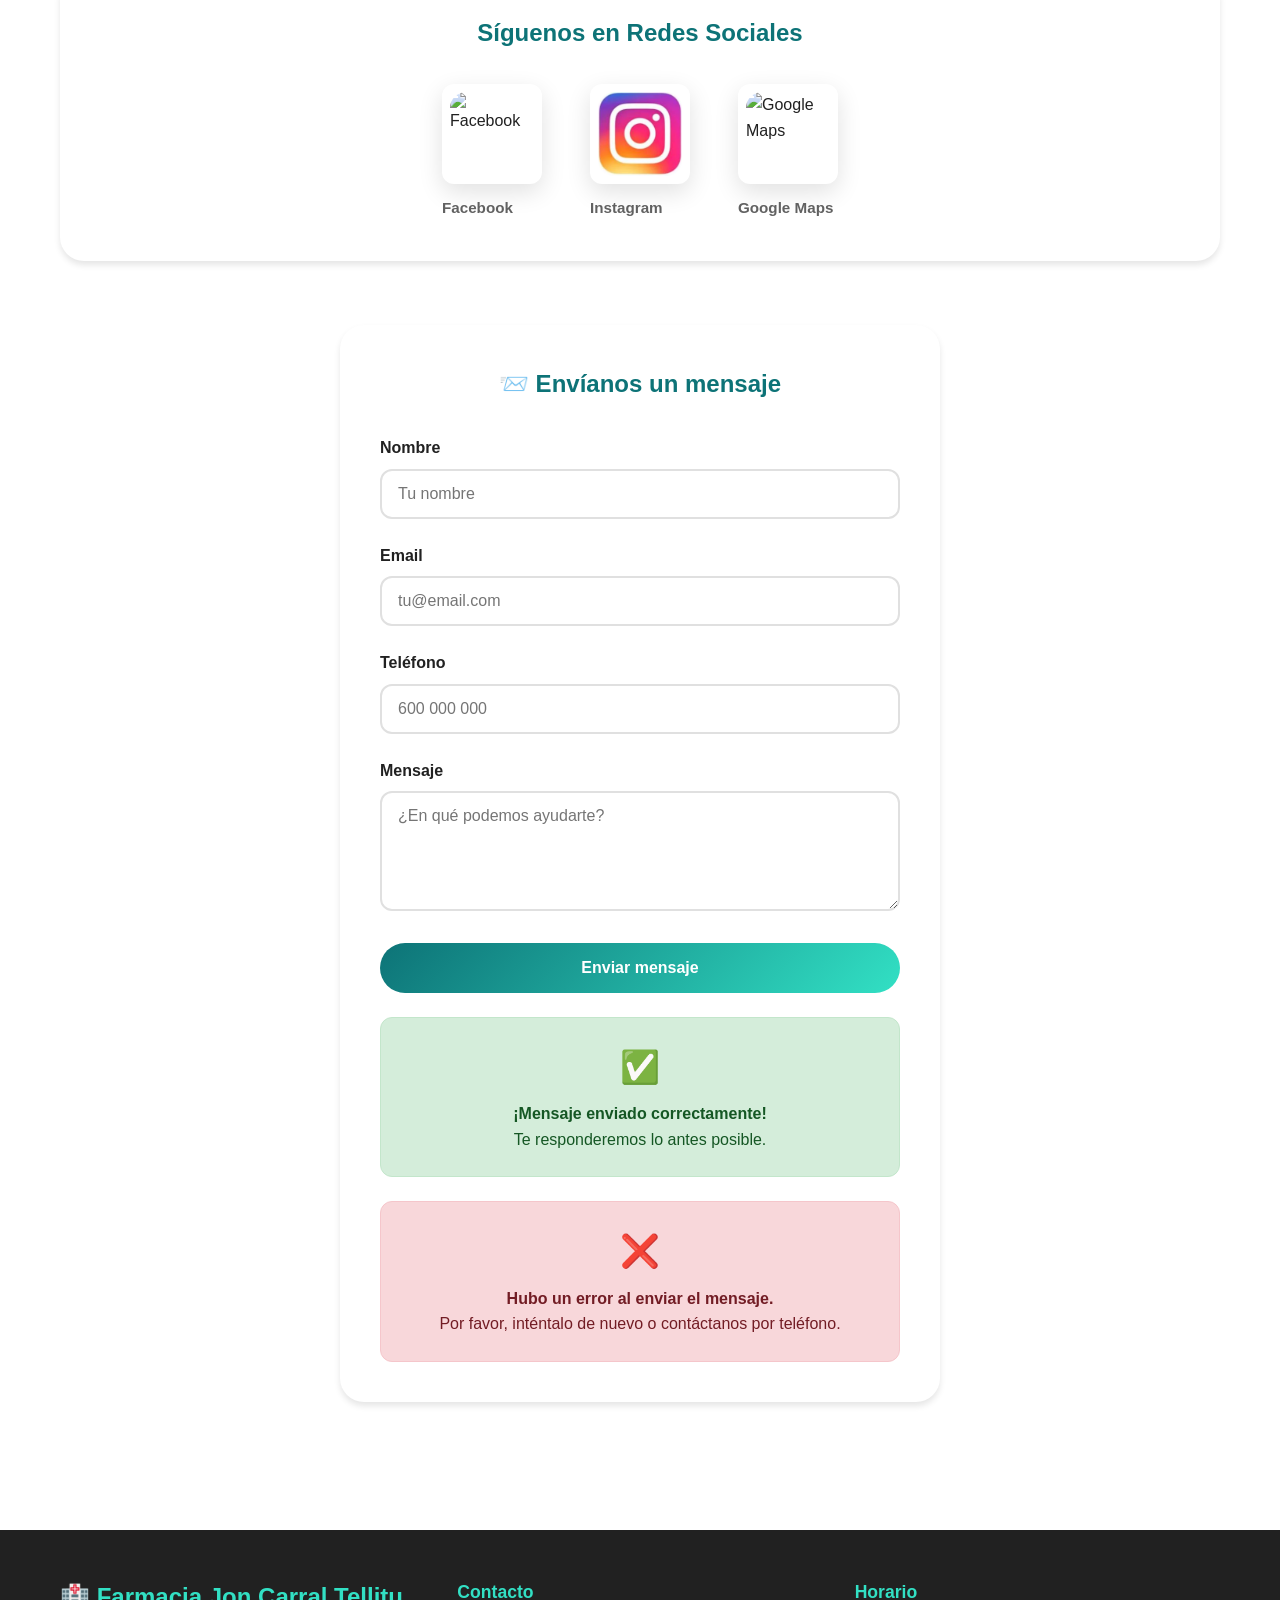
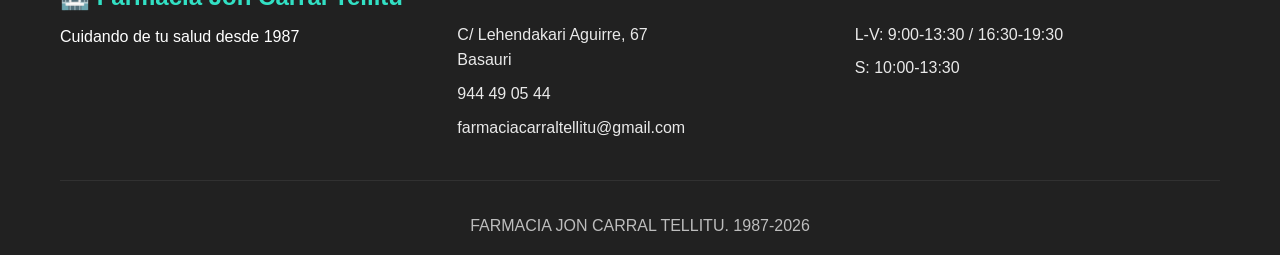
==== commit b995dc8d: "Update Contacto.html" ====
--- a/Contacto.html
+++ b/Contacto.html
@@ -219,7 +219,7 @@
             <div class="footer-content">
                 <div>
                     <div class="footer-brand">🏥 Farmacia Jon Carral Tellitu</div>
-                    <p>Cuidando de tu salud desde 1992</p>
+                    <p>Cuidando de tu salud desde 1987</p>
                 </div>
                 <div class="footer-section">
                     <h4>Contacto</h4>
@@ -234,7 +234,7 @@
                 </div>
             </div>
             <div class="footer-bottom">
-                <p>FARMACIA JON CARRAL TELLITU. 1992-2026</p>
+                <p>FARMACIA JON CARRAL TELLITU. 1987-2026</p>
             </div>
         </div>
     </footer>
@@ -282,4 +282,4 @@
         });
     </script>
 </body>
-</html>+</html>
